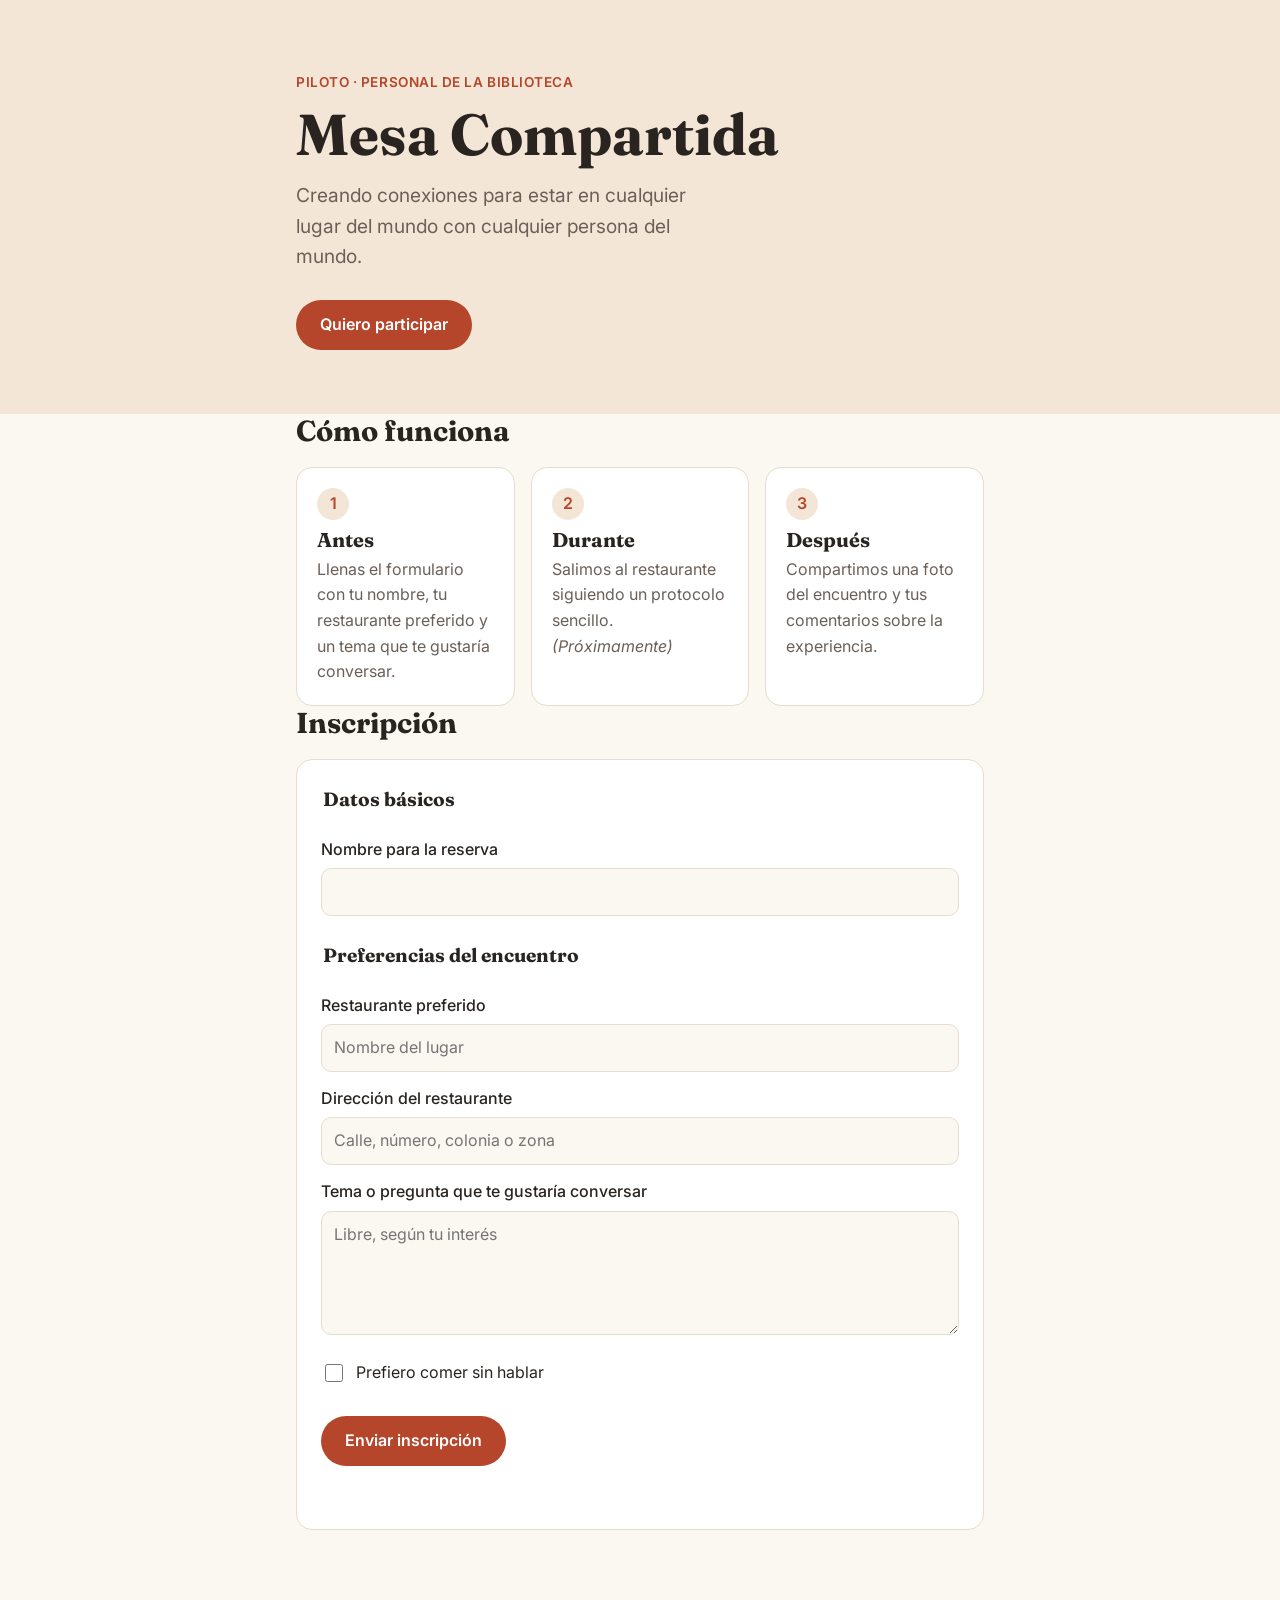
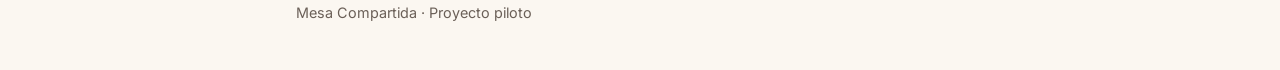
==== index.html @ b6465d25 "Página inicial del piloto Mesa Compartida Sitio estático con portada, pasos antes/durante/después y " ====
<!doctype html>
<html lang="es">
<head>
  <meta charset="utf-8">
  <meta name="viewport" content="width=device-width, initial-scale=1">
  <title>Mesa Compartida</title>
  <meta name="description" content="Encuentros en restaurantes para conectar con personas de cualquier lugar del mundo. Piloto con el personal de la biblioteca.">
  <link rel="preconnect" href="https://fonts.googleapis.com">
  <link rel="preconnect" href="https://fonts.gstatic.com" crossorigin>
  <link href="https://fonts.googleapis.com/css2?family=Fraunces:opsz,wght@9..144,500;9..144,700&family=Inter:wght@400;500;600&display=swap" rel="stylesheet">
  <link rel="stylesheet" href="styles.css">
</head>
<body>
  <header class="hero">
    <div class="wrap">
      <p class="eyebrow">Piloto · Personal de la biblioteca</p>
      <h1>Mesa Compartida</h1>
      <p class="lead">Creando conexiones para estar en cualquier lugar del mundo con cualquier persona del mundo.</p>
      <a class="btn" href="#inscripcion">Quiero participar</a>
    </div>
  </header>

  <main>
    <section class="wrap" id="como-funciona">
      <h2>Cómo funciona</h2>
      <ol class="steps">
        <li class="step">
          <span class="step-num">1</span>
          <h3>Antes</h3>
          <p>Llenas el formulario con tu nombre, tu restaurante preferido y un tema que te gustaría conversar.</p>
        </li>
        <li class="step">
          <span class="step-num">2</span>
          <h3>Durante</h3>
          <p>Salimos al restaurante siguiendo un protocolo sencillo. <em>(Próximamente)</em></p>
        </li>
        <li class="step">
          <span class="step-num">3</span>
          <h3>Después</h3>
          <p>Compartimos una foto del encuentro y tus comentarios sobre la experiencia.</p>
        </li>
      </ol>
    </section>

    <section class="wrap" id="inscripcion">
      <h2>Inscripción</h2>
      <form id="form-inscripcion" class="card" novalidate>
        <fieldset>
          <legend>Datos básicos</legend>
          <label for="nombre">Nombre para la reserva</label>
          <input id="nombre" name="nombre" type="text" autocomplete="name" required>
        </fieldset>

        <fieldset>
          <legend>Preferencias del encuentro</legend>

          <label for="restaurante">Restaurante preferido</label>
          <input id="restaurante" name="restaurante" type="text" placeholder="Nombre del lugar" required>

          <label for="direccion">Dirección del restaurante</label>
          <input id="direccion" name="direccion" type="text" placeholder="Calle, número, colonia o zona" required>

          <label for="tema">Tema o pregunta que te gustaría conversar</label>
          <textarea id="tema" name="tema" rows="4" placeholder="Libre, según tu interés"></textarea>

          <label class="check">
            <input id="sin-hablar" name="sin_hablar" type="checkbox">
            <span>Prefiero comer sin hablar</span>
          </label>
        </fieldset>

        <button class="btn" type="submit">Enviar inscripción</button>
        <p id="form-status" class="status" role="status" aria-live="polite"></p>
      </form>
    </section>
  </main>

  <footer class="wrap footer">
    <p>Mesa Compartida · Proyecto piloto</p>
  </footer>

  <script src="script.js"></script>
</body>
</html>
---- styles.css ----
:root {
  --bg: #fbf7f1;
  --surface: #ffffff;
  --text: #2a2420;
  --muted: #6b6058;
  --accent: #b5462b;
  --accent-text: #ffffff;
  --border: #e6dccf;
  --hero-bg: #f3e6d6;
  --ok: #2f7a4a;
  --error: #b3261e;
}

@media (prefers-color-scheme: dark) {
  :root {
    --bg: #1b1714;
    --surface: #25201c;
    --text: #f2ebe3;
    --muted: #b3a79b;
    --accent: #e0714f;
    --accent-text: #1b1714;
    --border: #3a322b;
    --hero-bg: #2a221c;
    --ok: #6fcf97;
    --error: #f28b82;
  }
}

* { box-sizing: border-box; }

body {
  margin: 0;
  background: var(--bg);
  color: var(--text);
  font-family: "Inter", system-ui, sans-serif;
  line-height: 1.6;
}

h1, h2, h3 {
  font-family: "Fraunces", Georgia, serif;
  line-height: 1.15;
}

.wrap {
  max-width: 720px;
  margin: 0 auto;
  padding: 0 16px;
}

.hero {
  background: var(--hero-bg);
  padding: 72px 0 64px;
}

.eyebrow {
  margin: 0;
  color: var(--accent);
  font-weight: 600;
  font-size: 0.85rem;
  letter-spacing: 0.04em;
  text-transform: uppercase;
}

h1 {
  font-size: clamp(2.4rem, 7vw, 3.6rem);
  margin: 8px 0 12px;
}

.lead {
  font-size: 1.2rem;
  color: var(--muted);
  margin: 0 0 28px;
  max-width: 34ch;
}

section { padding: 56px 16px 0; }
section h2 { font-size: 1.8rem; margin: 0 0 20px; }

.btn {
  display: inline-block;
  background: var(--accent);
  color: var(--accent-text);
  border: 0;
  border-radius: 999px;
  padding: 12px 24px;
  font: inherit;
  font-weight: 600;
  text-decoration: none;
  cursor: pointer;
}
.btn:hover { filter: brightness(1.08); }
.btn:disabled { opacity: 0.6; cursor: wait; }

.steps {
  list-style: none;
  padding: 0;
  margin: 0;
  display: grid;
  gap: 16px;
  grid-template-columns: repeat(auto-fit, minmax(200px, 1fr));
}

.step {
  background: var(--surface);
  border: 1px solid var(--border);
  border-radius: 16px;
  padding: 20px;
}
.step h3 { margin: 8px 0 6px; font-size: 1.25rem; }
.step p { margin: 0; color: var(--muted); }

.step-num {
  display: inline-grid;
  place-items: center;
  width: 32px;
  height: 32px;
  border-radius: 50%;
  background: var(--hero-bg);
  color: var(--accent);
  font-weight: 600;
}

.card {
  background: var(--surface);
  border: 1px solid var(--border);
  border-radius: 16px;
  padding: 24px;
}

fieldset {
  border: 0;
  padding: 0;
  margin: 0 0 24px;
}

legend {
  font-family: "Fraunces", Georgia, serif;
  font-size: 1.2rem;
  font-weight: 700;
  margin-bottom: 8px;
}

label {
  display: block;
  font-weight: 500;
  margin: 14px 0 6px;
}

input[type="text"], textarea {
  width: 100%;
  padding: 10px 12px;
  border: 1px solid var(--border);
  border-radius: 10px;
  background: var(--bg);
  color: var(--text);
  font: inherit;
}
input[type="text"]:focus, textarea:focus {
  outline: 2px solid var(--accent);
  outline-offset: 1px;
}

.check {
  display: flex;
  align-items: center;
  gap: 10px;
  margin-top: 18px;
  font-weight: 400;
  cursor: pointer;
}
.check input { width: 18px; height: 18px; accent-color: var(--accent); }

.status { margin: 14px 0 0; min-height: 1.6em; }
.status.ok { color: var(--ok); }
.status.error { color: var(--error); }

.footer {
  padding-top: 56px;
  padding-bottom: 32px;
  color: var(--muted);
  font-size: 0.9rem;
}
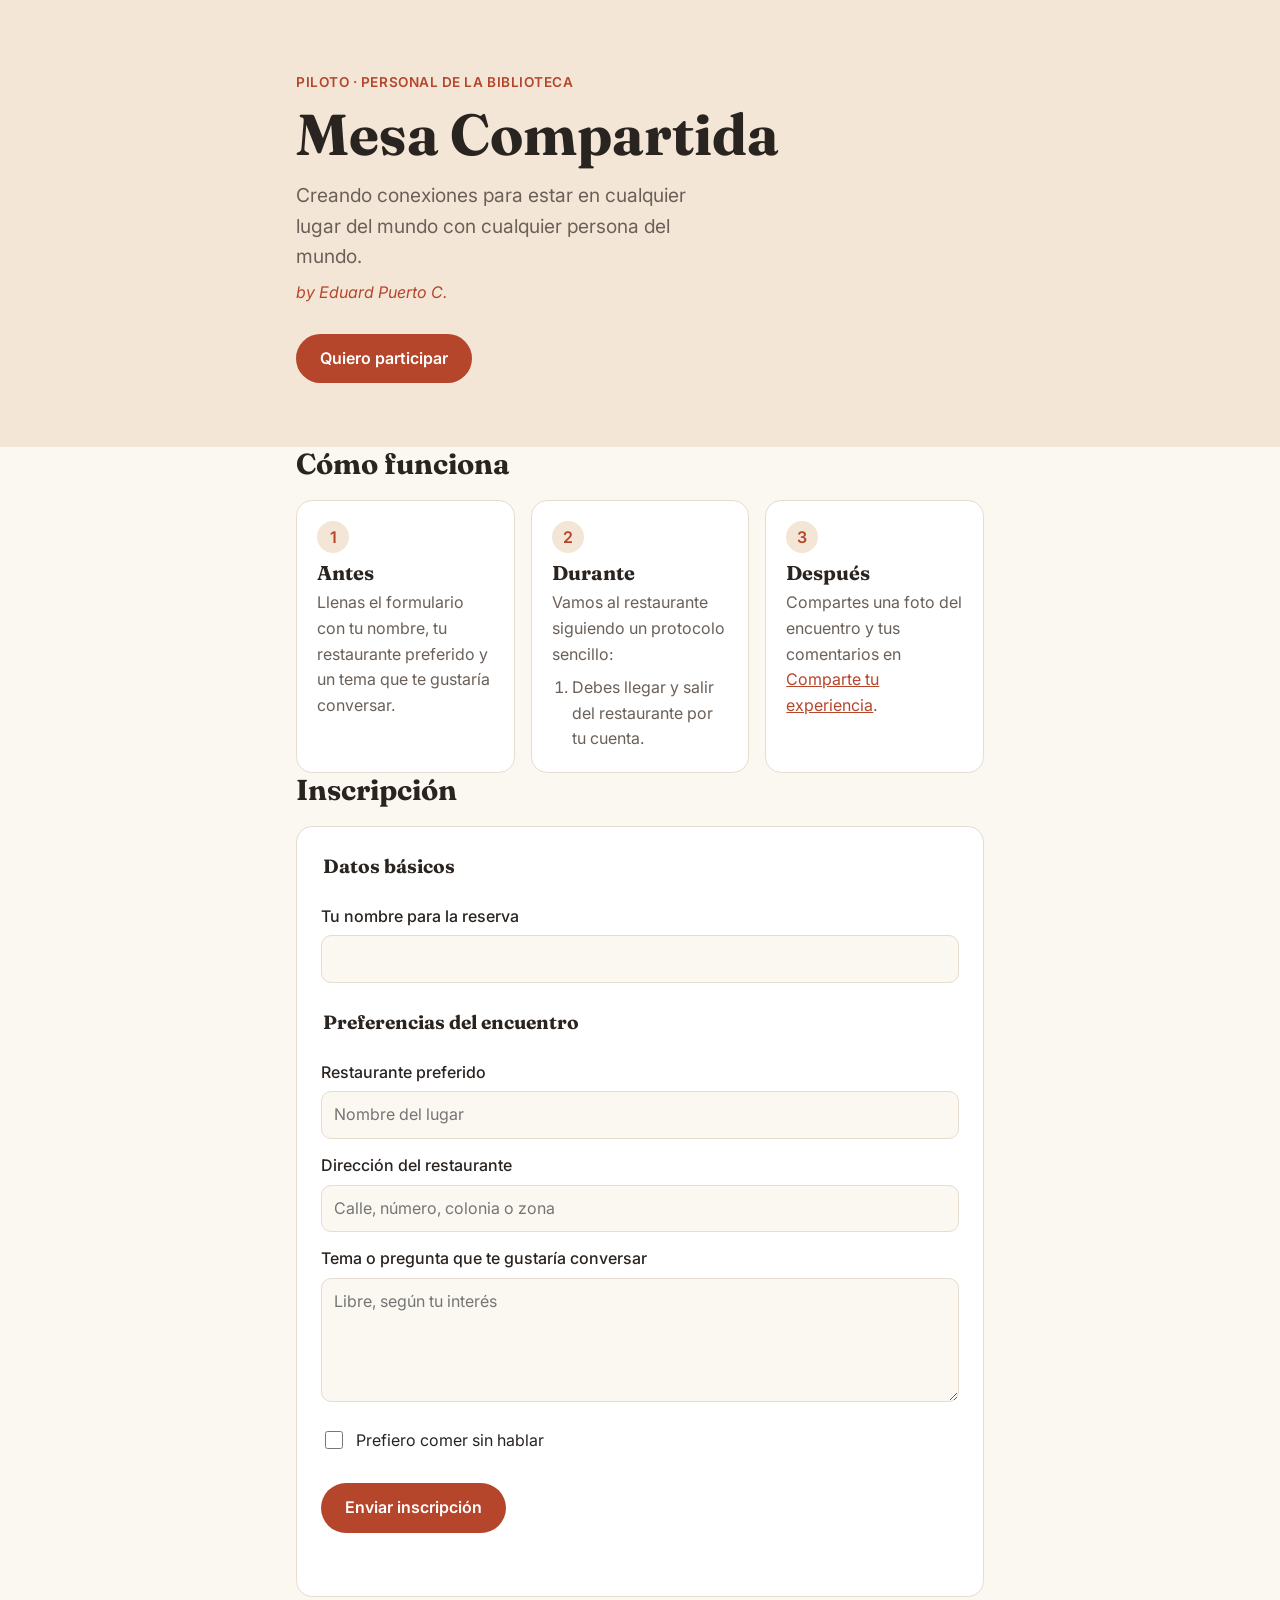
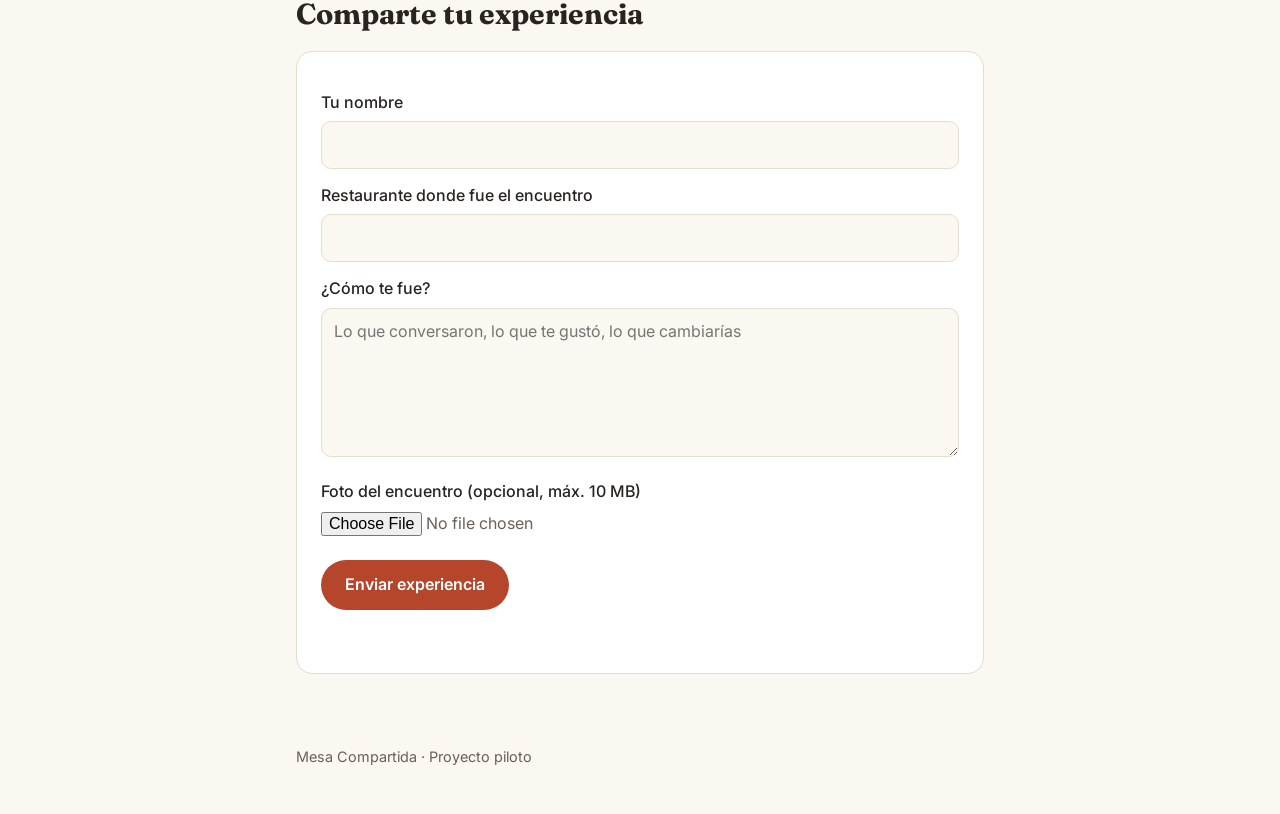
==== commit 399d9f3e: "feat: add experience submission form and Google Apps Script backend integration" ====
--- a/index.html
+++ b/index.html
@@ -16,6 +16,7 @@
       <p class="eyebrow">Piloto · Personal de la biblioteca</p>
       <h1>Mesa Compartida</h1>
       <p class="lead">Creando conexiones para estar en cualquier lugar del mundo con cualquier persona del mundo.</p>
+      <p class="byline">by Eduard Puerto C.</p>
       <a class="btn" href="#inscripcion">Quiero participar</a>
     </div>
   </header>
@@ -32,12 +33,15 @@
         <li class="step">
           <span class="step-num">2</span>
           <h3>Durante</h3>
-          <p>Salimos al restaurante siguiendo un protocolo sencillo. <em>(Próximamente)</em></p>
+          <p>Vamos al restaurante siguiendo un protocolo sencillo:</p>
+          <ol class="protocol">
+            <li>Debes llegar y salir del restaurante por tu cuenta.</li>
+          </ol>
         </li>
         <li class="step">
           <span class="step-num">3</span>
           <h3>Después</h3>
-          <p>Compartimos una foto del encuentro y tus comentarios sobre la experiencia.</p>
+          <p>Compartes una foto del encuentro y tus comentarios en <a href="#experiencias">Comparte tu experiencia</a>.</p>
         </li>
       </ol>
     </section>
@@ -47,7 +51,7 @@
       <form id="form-inscripcion" class="card" novalidate>
         <fieldset>
           <legend>Datos básicos</legend>
-          <label for="nombre">Nombre para la reserva</label>
+          <label for="nombre">Tu nombre para la reserva</label>
           <input id="nombre" name="nombre" type="text" autocomplete="name" required>
         </fieldset>
 
@@ -70,7 +74,27 @@
         </fieldset>
 
         <button class="btn" type="submit">Enviar inscripción</button>
-        <p id="form-status" class="status" role="status" aria-live="polite"></p>
+        <p class="status" role="status" aria-live="polite"></p>
+      </form>
+    </section>
+
+    <section class="wrap" id="experiencias">
+      <h2>Comparte tu experiencia</h2>
+      <form id="form-experiencia" class="card" novalidate>
+        <label for="exp-nombre">Tu nombre</label>
+        <input id="exp-nombre" name="nombre" type="text" autocomplete="name" required>
+
+        <label for="exp-restaurante">Restaurante donde fue el encuentro</label>
+        <input id="exp-restaurante" name="restaurante" type="text" required>
+
+        <label for="exp-texto">¿Cómo te fue?</label>
+        <textarea id="exp-texto" name="experiencia" rows="5" placeholder="Lo que conversaron, lo que te gustó, lo que cambiarías" required></textarea>
+
+        <label for="exp-foto">Foto del encuentro (opcional, máx. 10 MB)</label>
+        <input id="exp-foto" name="foto" type="file" accept="image/*">
+
+        <button class="btn" type="submit">Enviar experiencia</button>
+        <p class="status" role="status" aria-live="polite"></p>
       </form>
     </section>
   </main>
--- a/styles.css
+++ b/styles.css
@@ -69,8 +69,14 @@
 .lead {
   font-size: 1.2rem;
   color: var(--muted);
+  margin: 0 0 8px;
+  max-width: 34ch;
+}
+
+.byline {
   margin: 0 0 28px;
-  max-width: 34ch;
+  color: var(--accent);
+  font-style: italic;
 }
 
 section { padding: 56px 16px 0; }
@@ -108,6 +114,13 @@
 }
 .step h3 { margin: 8px 0 6px; font-size: 1.25rem; }
 .step p { margin: 0; color: var(--muted); }
+.step a { color: var(--accent); }
+
+.protocol {
+  margin: 8px 0 0;
+  padding-left: 20px;
+  color: var(--muted);
+}
 
 .step-num {
   display: inline-grid;
@@ -155,6 +168,13 @@
   color: var(--text);
   font: inherit;
 }
+input[type="file"] {
+  width: 100%;
+  font: inherit;
+  color: var(--muted);
+}
+#form-experiencia .btn { margin-top: 24px; }
+
 input[type="text"]:focus, textarea:focus {
   outline: 2px solid var(--accent);
   outline-offset: 1px;
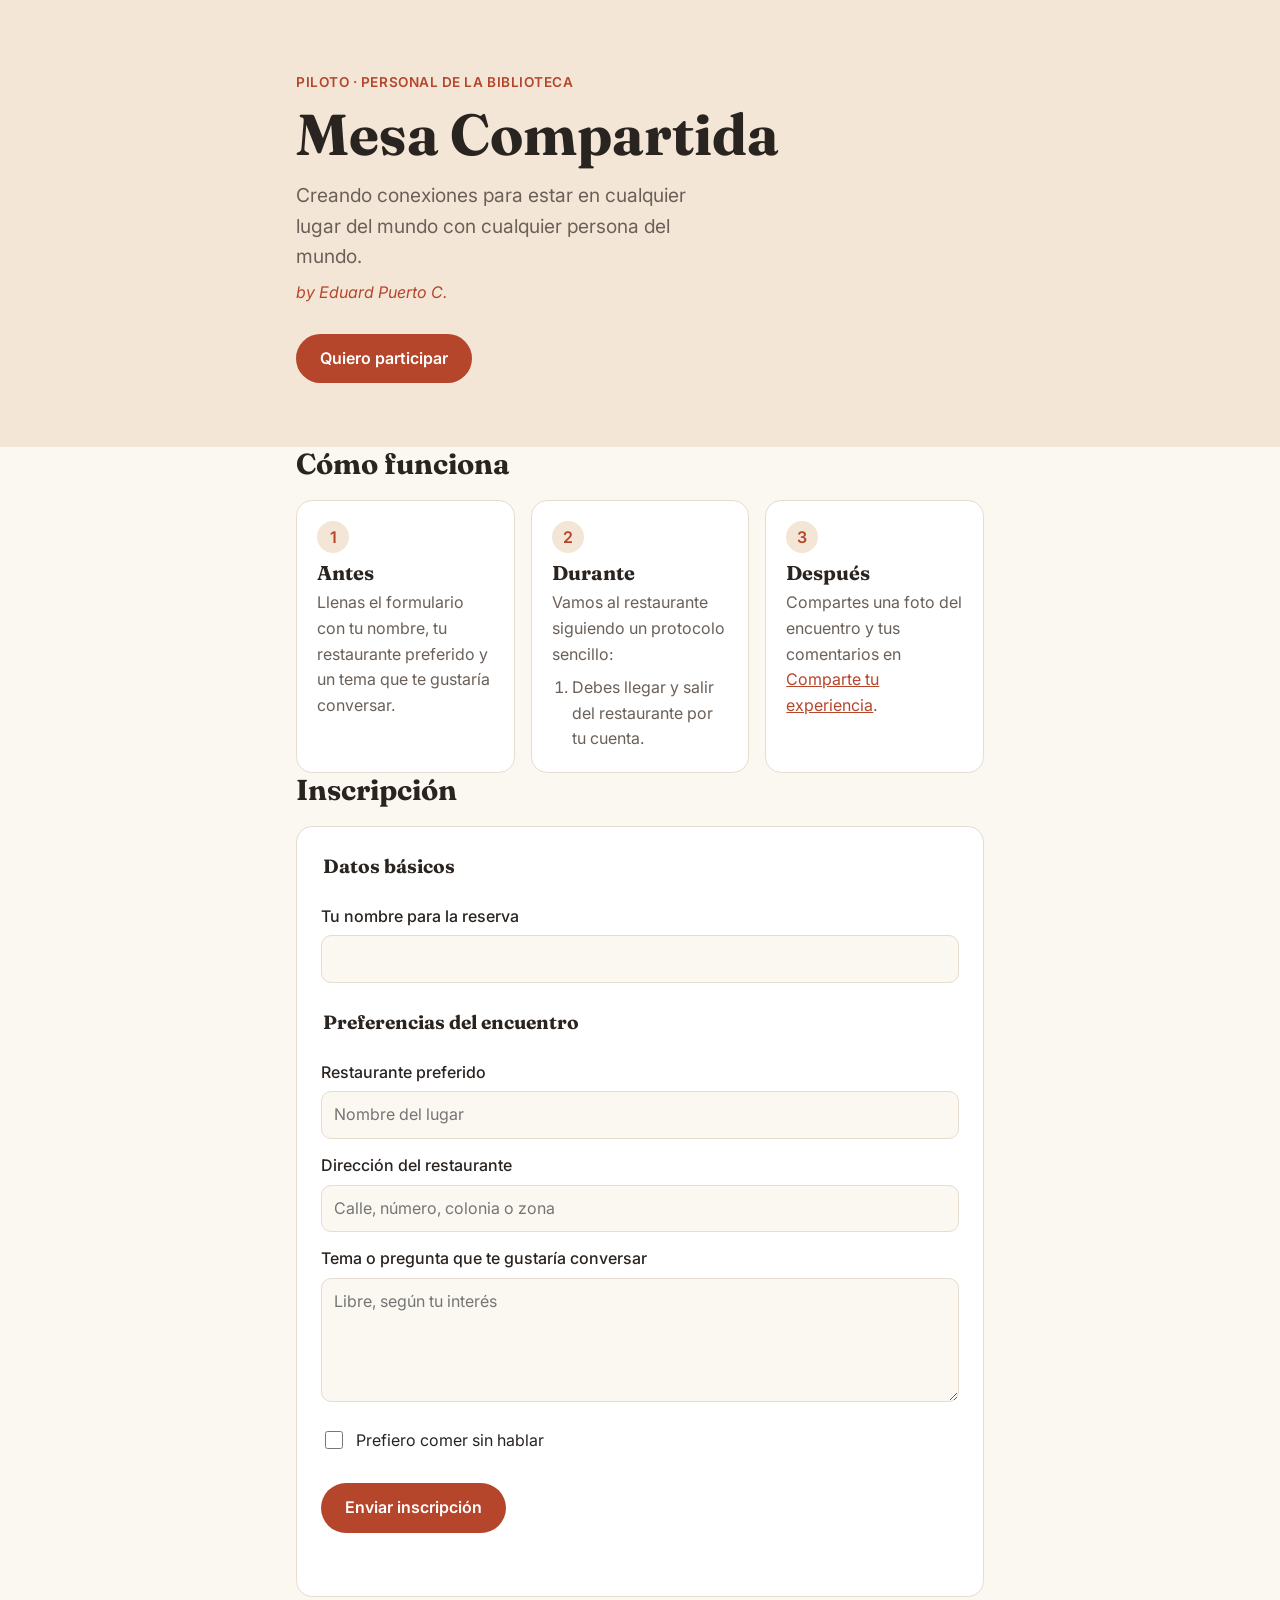
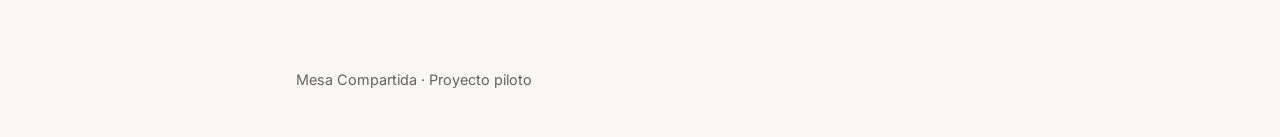
==== commit e1c66f1b: "Separar el formulario de experiencia en su propia página La página principal queda para información " ====
--- a/index.html
+++ b/index.html
@@ -41,7 +41,7 @@
         <li class="step">
           <span class="step-num">3</span>
           <h3>Después</h3>
-          <p>Compartes una foto del encuentro y tus comentarios en <a href="#experiencias">Comparte tu experiencia</a>.</p>
+          <p>Compartes una foto del encuentro y tus comentarios en <a href="experiencia.html">Comparte tu experiencia</a>.</p>
         </li>
       </ol>
     </section>
@@ -77,26 +77,6 @@
         <p class="status" role="status" aria-live="polite"></p>
       </form>
     </section>
-
-    <section class="wrap" id="experiencias">
-      <h2>Comparte tu experiencia</h2>
-      <form id="form-experiencia" class="card" novalidate>
-        <label for="exp-nombre">Tu nombre</label>
-        <input id="exp-nombre" name="nombre" type="text" autocomplete="name" required>
-
-        <label for="exp-restaurante">Restaurante donde fue el encuentro</label>
-        <input id="exp-restaurante" name="restaurante" type="text" required>
-
-        <label for="exp-texto">¿Cómo te fue?</label>
-        <textarea id="exp-texto" name="experiencia" rows="5" placeholder="Lo que conversaron, lo que te gustó, lo que cambiarías" required></textarea>
-
-        <label for="exp-foto">Foto del encuentro (opcional, máx. 10 MB)</label>
-        <input id="exp-foto" name="foto" type="file" accept="image/*">
-
-        <button class="btn" type="submit">Enviar experiencia</button>
-        <p class="status" role="status" aria-live="polite"></p>
-      </form>
-    </section>
   </main>
 
   <footer class="wrap footer">
--- a/styles.css
+++ b/styles.css
@@ -52,6 +52,11 @@
   padding: 72px 0 64px;
 }
 
+.hero-compact { padding: 48px 0 40px; }
+.hero-compact .lead { margin-bottom: 0; }
+
+.eyebrow a { color: inherit; text-decoration: none; }
+
 .eyebrow {
   margin: 0;
   color: var(--accent);
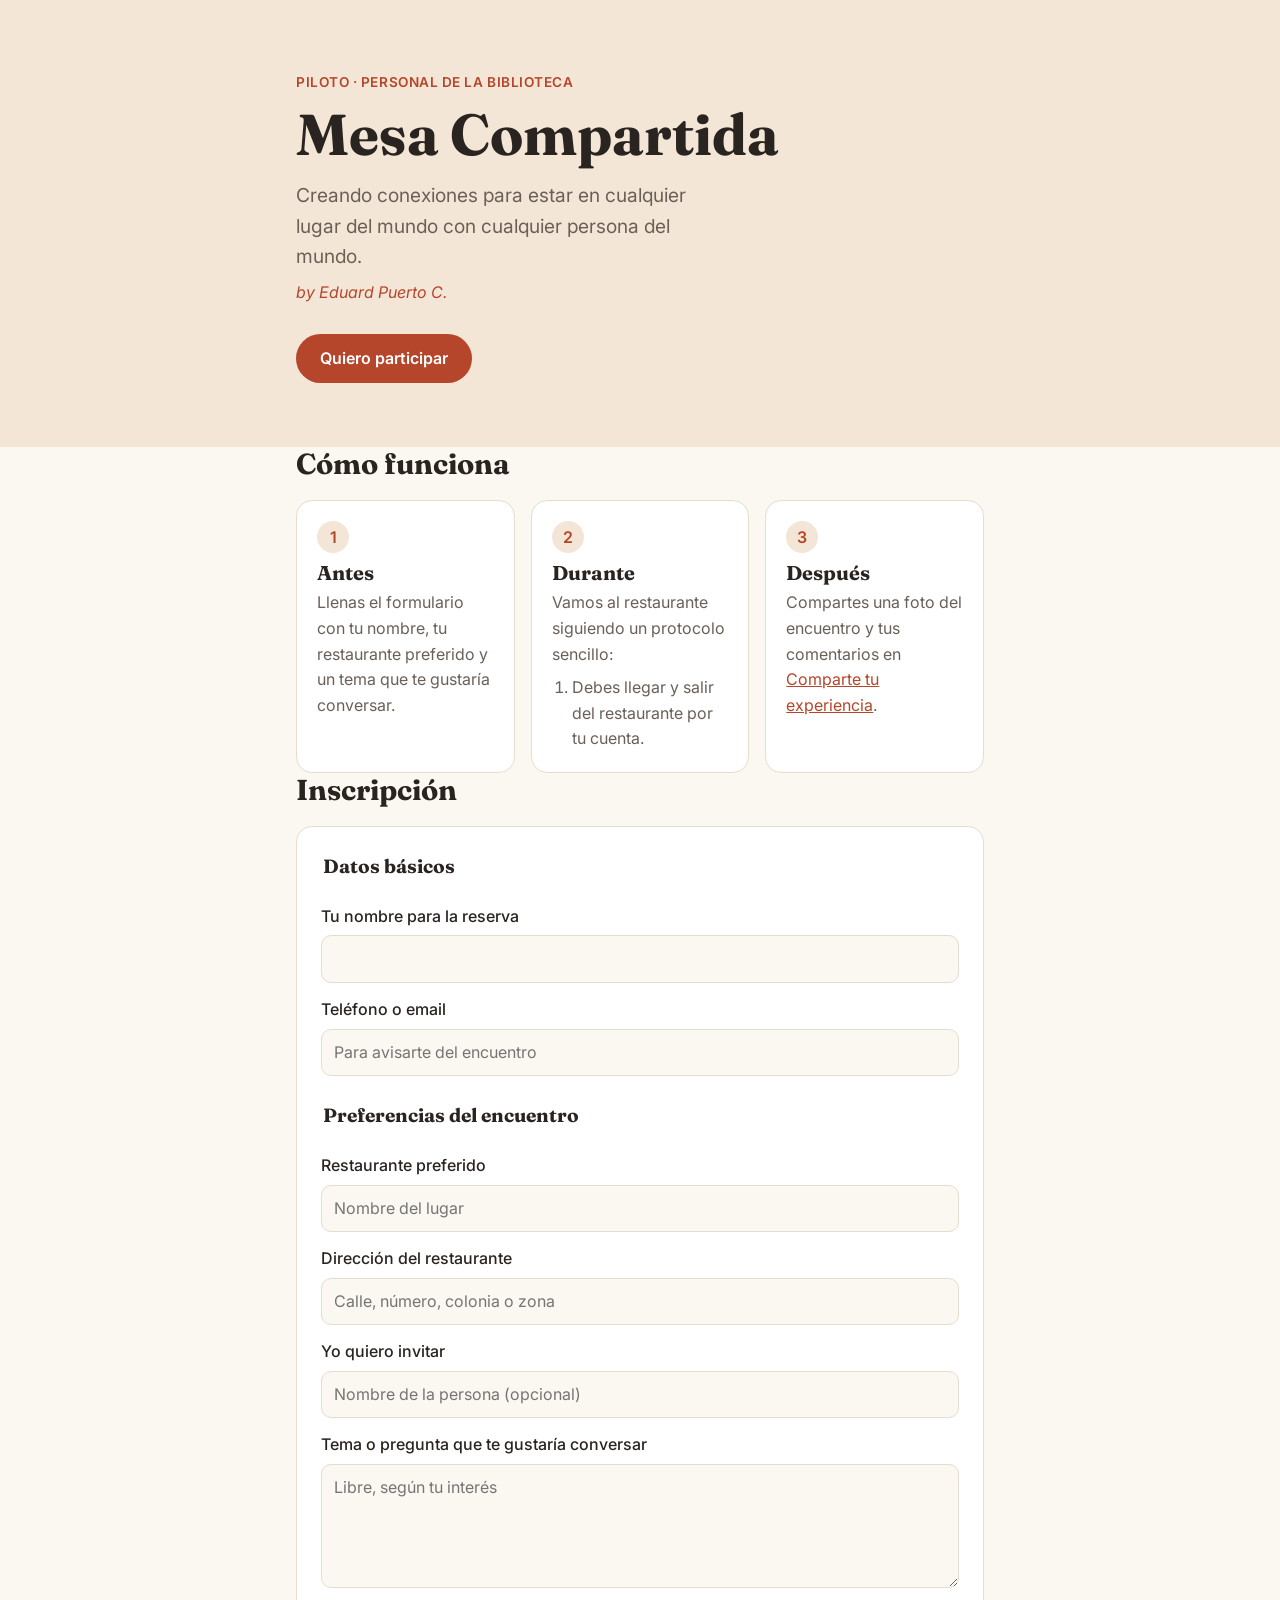
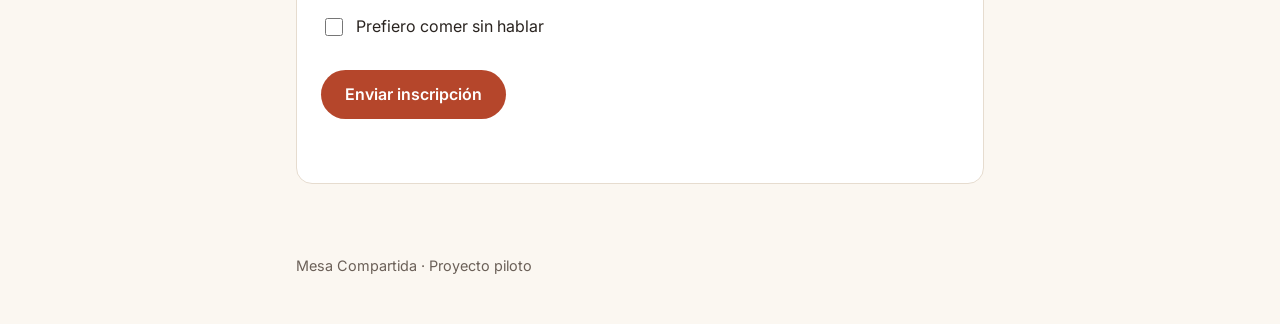
==== commit ffa3b99d: "Agregar campos de contacto e invitado a la inscripción Co-Authored-By: Claude Opus 5.5 <noreply@anth" ====
--- a/index.html
+++ b/index.html
@@ -53,6 +53,9 @@
           <legend>Datos básicos</legend>
           <label for="nombre">Tu nombre para la reserva</label>
           <input id="nombre" name="nombre" type="text" autocomplete="name" required>
+
+          <label for="contacto">Teléfono o email</label>
+          <input id="contacto" name="contacto" type="text" autocomplete="email" placeholder="Para avisarte del encuentro" required>
         </fieldset>
 
         <fieldset>
@@ -63,6 +66,9 @@
 
           <label for="direccion">Dirección del restaurante</label>
           <input id="direccion" name="direccion" type="text" placeholder="Calle, número, colonia o zona" required>
+
+          <label for="invitado">Yo quiero invitar</label>
+          <input id="invitado" name="invitado" type="text" placeholder="Nombre de la persona (opcional)">
 
           <label for="tema">Tema o pregunta que te gustaría conversar</label>
           <textarea id="tema" name="tema" rows="4" placeholder="Libre, según tu interés"></textarea>
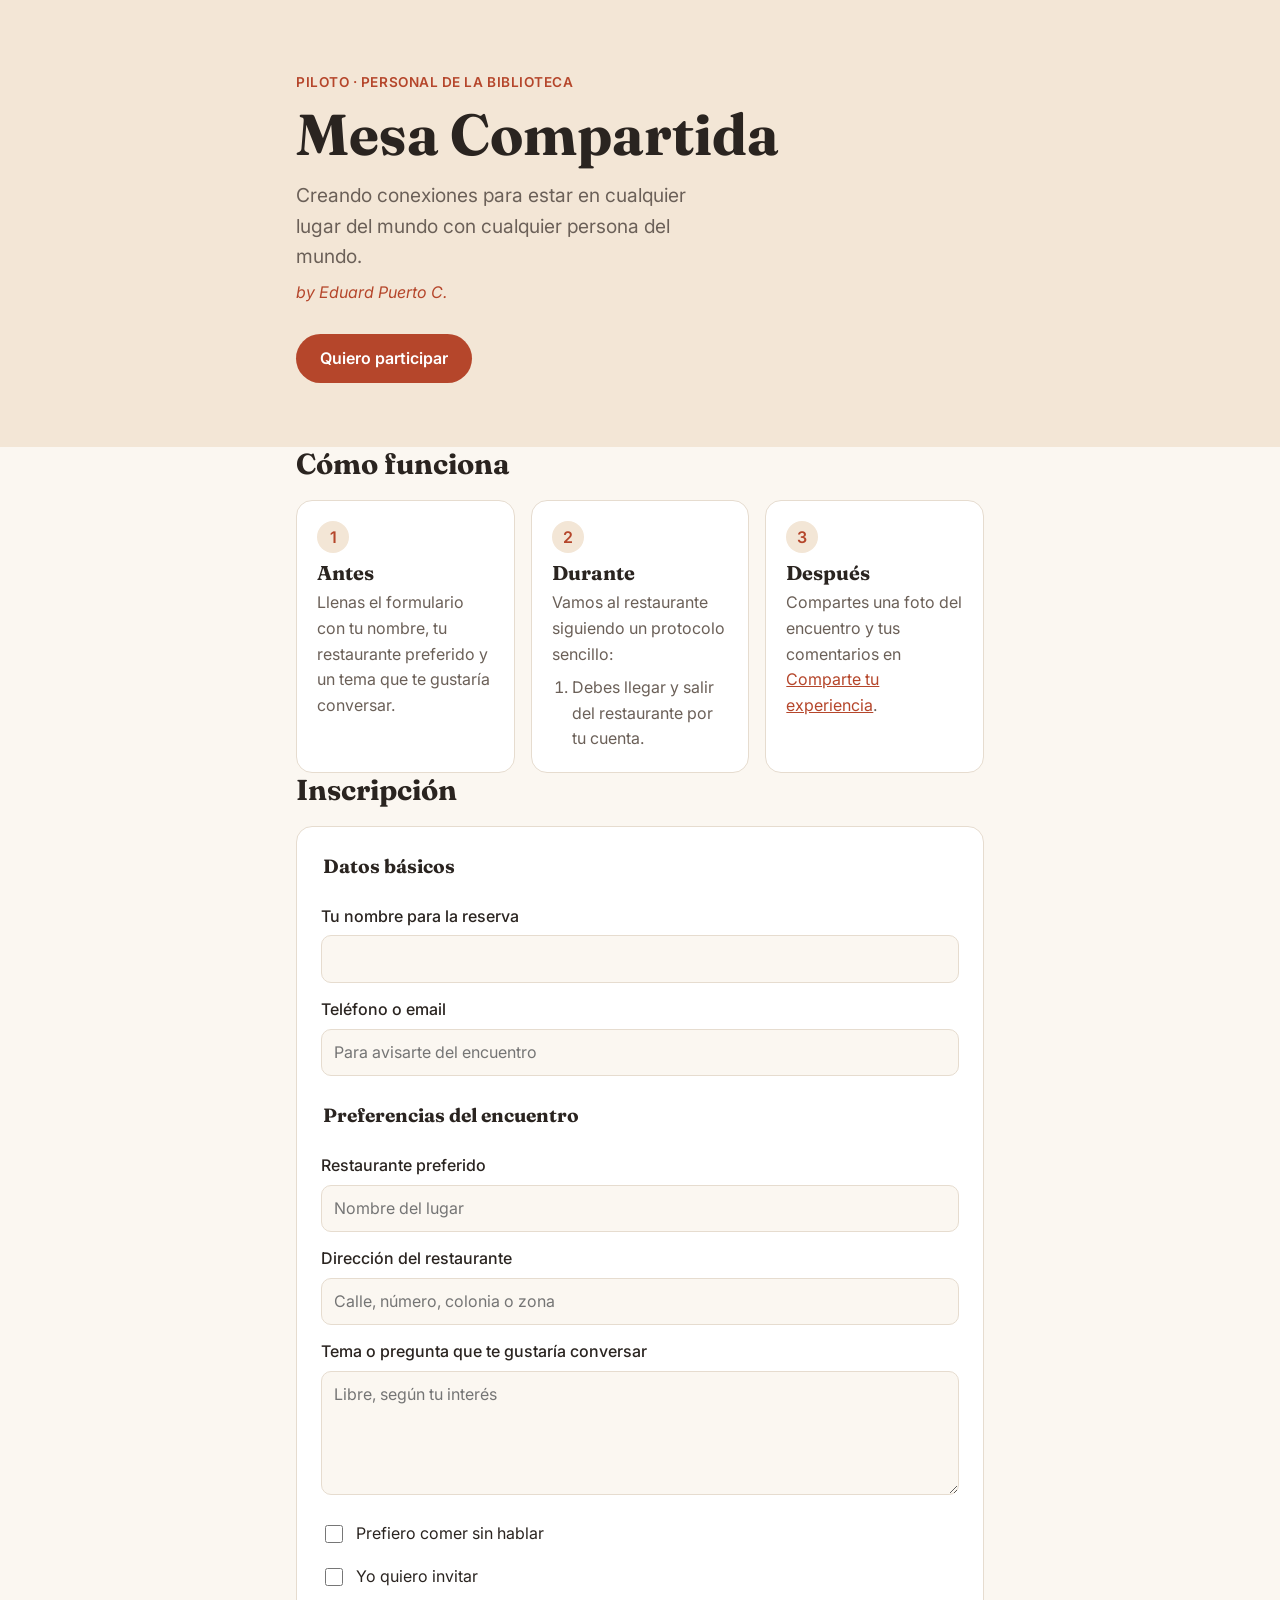
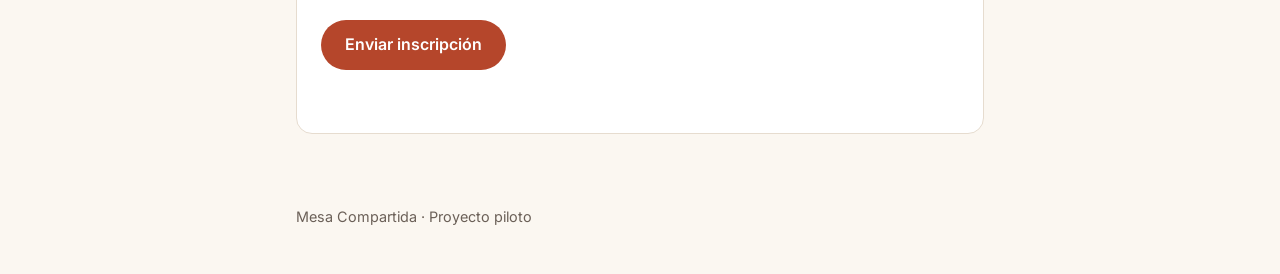
==== commit 2f8d88da: "feat: add Google Apps Script backend and update registration form for invitation and photo uploads" ====
--- a/index.html
+++ b/index.html
@@ -67,15 +67,17 @@
           <label for="direccion">Dirección del restaurante</label>
           <input id="direccion" name="direccion" type="text" placeholder="Calle, número, colonia o zona" required>
 
-          <label for="invitado">Yo quiero invitar</label>
-          <input id="invitado" name="invitado" type="text" placeholder="Nombre de la persona (opcional)">
-
           <label for="tema">Tema o pregunta que te gustaría conversar</label>
           <textarea id="tema" name="tema" rows="4" placeholder="Libre, según tu interés"></textarea>
 
           <label class="check">
             <input id="sin-hablar" name="sin_hablar" type="checkbox">
             <span>Prefiero comer sin hablar</span>
+          </label>
+
+          <label class="check">
+            <input id="invitar" name="invitar" type="checkbox">
+            <span>Yo quiero invitar</span>
           </label>
         </fieldset>
 
